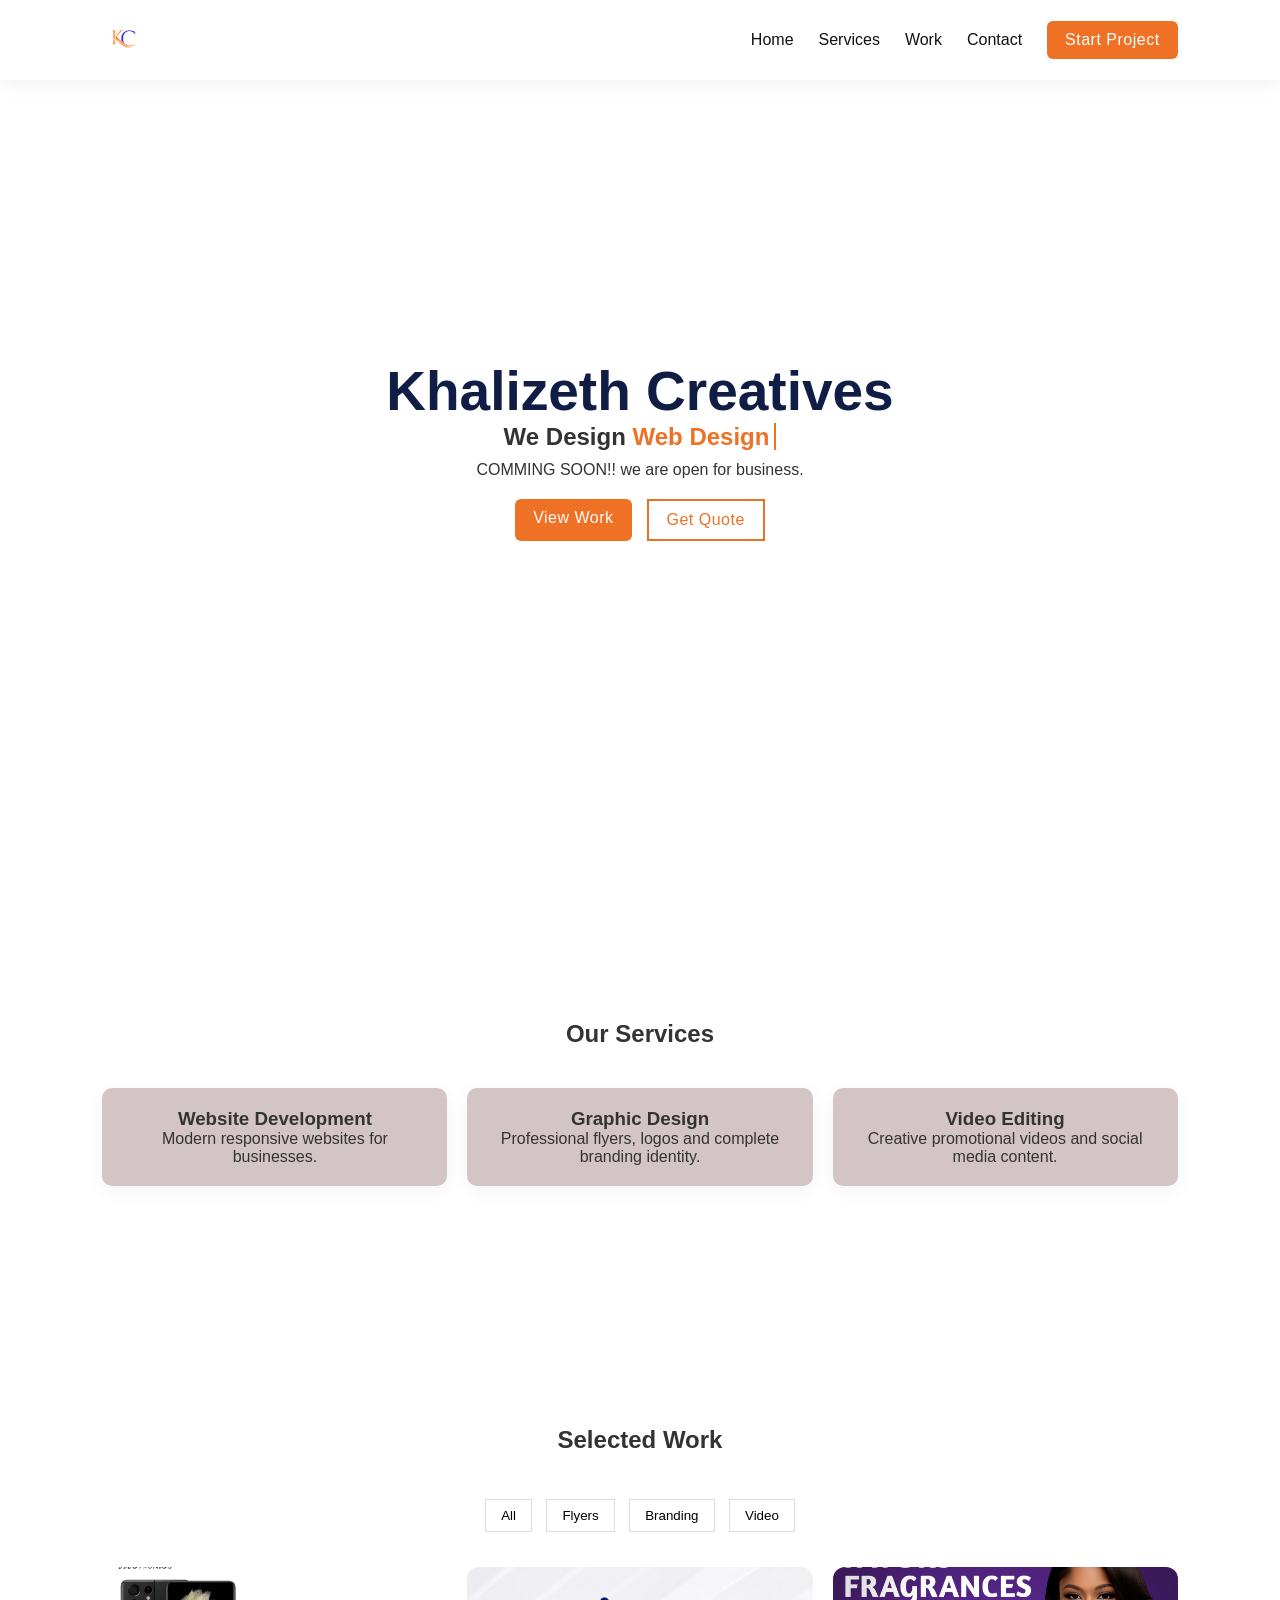
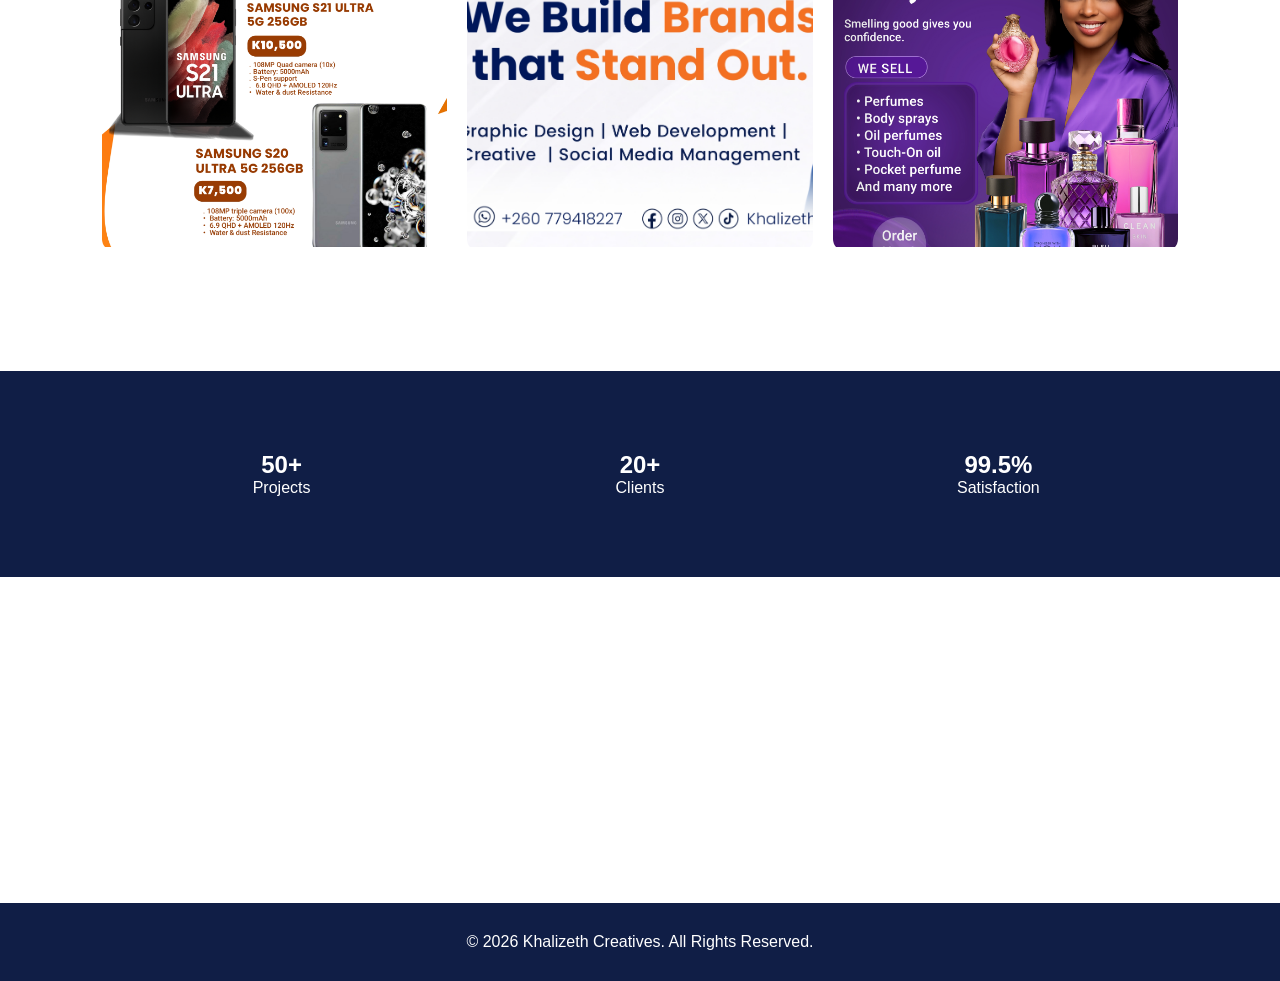
==== index.html @ c9c2354c "Initial website upload" ====
<!DOCTYPE html>
<html lang="en">

<head>

    <!-- Basic -->
    <meta charset="UTF-8">
    <meta name="viewport" content="width=device-width, initial-scale=1.0">

    <!-- SEO -->
    <title>Khalizeth Creatives | Graphic Design, Branding & Web Development</title>

    <meta name="description"
        content="Khalizeth Creatives provides professional graphic design, branding, logo design, website development, video editing and digital solutions in Zambia.">

    <meta name="keywords"
        content="Khalizeth Creatives, Graphic Design Zambia, Branding, Logo Design, Website Development, Video Editing, Social Media Design">

    <meta name="author" content="Khalizeth Creatives">

    <meta name="robots" content="index, follow">

    <!-- Open Graph (Facebook & WhatsApp Preview) -->
    <meta property="og:title" content="Khalizeth Creatives">
    <meta property="og:description"
        content="Professional Graphic Design, Branding, Website Development and Digital Solutions.">
    <meta property="og:type" content="website">
    <meta property="og:image" content="assets/logo.png">

    <!-- Twitter -->
    <meta name="twitter:card" content="summary_large_image">
    <meta name="twitter:title" content="Khalizeth Creatives">
    <meta name="twitter:description"
        content="Professional Graphic Design, Branding and Website Development.">

    <!-- Favicon -->
    <link rel="icon" type="image/png" href="assets/logo.png">

    <!-- CSS -->
    <link rel="stylesheet" href="./style.css">

</head>

<body>

<!-- ================= LOADER ================= -->
<div class="loader">
    <span></span>
    <span></span>
    <span></span>
</div>

<!-- ================= NAVIGATION ================= -->
<header class="nav">

    <a href="#" class="logo">
        <img src="assets/logo.png" alt="Khalizeth Creatives Logo">
    </a>

    <nav id="menu">
        <a href="#home">Home</a>
        <a href="#services">Services</a>
        <a href="#work">Work</a>
        <a href="#contact">Contact</a>

        <a href="#contact" class="btn">Start Project</a>
    </nav>

    <div class="hamburger" id="hamburger">☰</div>

</header>

<!-- ================= HERO ================= -->
<section id="home" class="hero">

    <div class="bg-animation"></div>

    <h1>Khalizeth Creatives</h1>

    <h2>
        We Design <span class="typing"></span>
    </h2>

    <p>
        COMMING SOON!!

             
        we are open for business.
    </p>

    <div class="hero-btns">
        <a href="#work" class="btn">View Work</a>
        <a href="#contact" class="btn-outline">Get Quote</a>
    </div>

</section>

<!-- ================= SERVICES ================= -->
<section id="services" class="section">

    <h2>Our Services</h2>

    <div class="services">

        <div class="service-box">
            <h3>Website Development</h3>
            <p>Modern responsive websites for businesses.</p>
        </div>

        <div class="service-box">
            <h3>Graphic Design</h3>
            <p>Professional flyers, logos and complete branding identity.</p>
        </div>

        <div class="service-box">
            <h3>Video Editing</h3>
            <p>Creative promotional videos and social media content.</p>
        </div>

    </div>

</section>

<!-- ================= PORTFOLIO ================= -->
<section id="work" class="section">

    <h2>Selected Work</h2>

    <div class="filters">
        <button onclick="filterWork('all')">All</button>
        <button onclick="filterWork('flyers')">Flyers</button>
        <button onclick="filterWork('branding')">Branding</button>
        <button onclick="filterWork('video')">Video</button>
    </div>

    <div class="grid">

        <div class="card flyers">
            <img src="images/flyer1.jpg" alt="School Flyer Design by Khalizeth Creatives">
            <div class="overlay">
                <h3>School Flyer</h3>
                <p>Graphic Design</p>
            </div>
        </div>

        <div class="card branding">
            <img src="images/brand1.jpg" alt="Logo Design by Khalizeth Creatives">
            <div class="overlay">
                <h3>Logo Design</h3>
                <p>Brand Identity</p>
            </div>
        </div>

        <div class="card flyers">
            <img src="images/flyer2.jpg" alt="Business Flyer Design by Khalizeth Creatives">
            <div class="overlay">
                <h3>Business Flyer</h3>
                <p>Marketing Design</p>
            </div>
        </div>

    
    </div>

</section>

<!-- ================= STATS ================= -->
<section class="stats">

    <div>
        <h2>50+</h2>
        <p>Projects</p>
    </div>

    <div>
        <h2>20+</h2>
        <p>Clients</p>
    </div>

    <div>
        <h2>99.5%</h2>
        <p>Satisfaction</p>
    </div>

</section>

<!-- ================= CONTACT ================= -->
<section id="contact" class="section">

    <h2>Contact Us</h2>

   

    <a class="btn" href="https://wa.me/260779418227">
        Chat on WhatsApp
    </a>

</section>

<!-- ================= FOOTER ================= -->
<footer>
    <p>© 2026 Khalizeth Creatives. All Rights Reserved.</p>
</footer>

<!-- ================= LIGHTBOX ================= -->
<div class="lightbox"></div>

<script src="script.js" defer></script>

</body>
</html>
---- style.css ----
/* ================= GLOBAL ================= */
body {
    background: rgb(255, 255, 255) !important;
}
*{
    margin:0;
    padding:0;
    box-sizing:border-box;
    font-family:Arial, sans-serif;
}

:root{
    --primary:#EE7126;
    --dark:#101E46;
}

body{
    background:#f9f9f9;
    color:#333;
}

/* ================= NAV ================= */

.nav{
    position:fixed;
    top:0;
    width:100%;
    height:80px;
    display:flex;
    justify-content:space-between;
    align-items:center;
    padding:0 8%;
    background:white;
    box-shadow:0 5px 20px rgba(0,0,0,0.05);
    z-index:1000;
}

.logo img{
    height:45px;
}

nav{
    display:flex;
    gap:25px;
    align-items:center;
}

nav a{
    text-decoration:none;
    color:#111;
}

nav a:hover{
    color:var(--primary);
}

.btn{
    background:var(--primary);
    color:white;
    padding:10px 18px;
    border-radius:6px;
    text-decoration:none;
}

.btn-outline{
    border:2px solid var(--primary);
    padding:10px 18px;
    text-decoration:none;
    color:var(--primary);
}

.hamburger{
    display:none;
    font-size:28px;
}

/* ================= HERO ================= */

.hero{
    height:100vh;
    display:flex;
    flex-direction:column;
    justify-content:center;
    align-items:center;
    text-align:center;
    padding:0 20px;
}

.hero h1{
    font-size:clamp(28px,5vw,55px);
    color:var(--dark);
}

.hero p{
    margin-top:10px;
    max-width:600px;
}

.hero-btns{
    margin-top:20px;
    display:flex;
    gap:15px;
}

/* ================= SERVICES ================= */

.services{
    display:grid;
    grid-template-columns:repeat(auto-fit,minmax(220px,1fr));
    gap:20px;
}

.service-box{
    background:rgb(211, 197, 197);
    padding:20px;
    border-radius:10px;
    text-align:center;
    box-shadow:0 5px 20px rgba(0,0,0,0.05);
}

/* ================= PORTFOLIO ================= */

.section{
    padding:100px 8%;
}

.section h2{
    text-align:center;
    margin-bottom:40px;
}

.filters{
    text-align:center;
    margin-bottom:30px;
}

.filters button{
    padding:8px 15px;
    border:1px solid #ddd;
    margin:5px;
    cursor:pointer;
    background:transparent;
}

.filters button:hover{
    background:var(--primary);
    color:white;
}

.grid{
    display:grid;
    grid-template-columns:repeat(auto-fit,minmax(250px,1fr));
    gap:20px;
}

.card{
    position:relative;
    overflow:hidden;
    border-radius:12px;
}

.card img{
    width:100%;
    height:280px;
    object-fit:cover;
    transition:0.5s;
}

.overlay{
    position:absolute;
    inset:0;
    background:rgba(16,30,70,0.85);
    color:white;
    display:flex;
    flex-direction:column;
    justify-content:center;
    align-items:center;
    opacity:0;
    transition:0.3s;
}

.card:hover img{
    transform:scale(1.1);
}

.card:hover .overlay{
    opacity:1;
}

/* ================= STATS ================= */

.stats{
    display:grid;
    grid-template-columns:repeat(3,1fr);
    text-align:center;
    padding:80px 8%;
    background:#101E46;
    color:white;
}

/* ================= CONTACT ================= */

#contact{
    text-align:center;
}

/* ================= FOOTER ================= */

footer{
    text-align:center;
    padding:30px;
    background:#101E46;
    color:white;
}

/* ================= MOBILE ================= */

@media(max-width:768px){

    nav{
        position:absolute;
        top:80px;
        left:0;
        width:100%;
        background:white;
        flex-direction:column;
        display:none;
        padding:20px;
    }

    nav.show{
        display:flex;
    }

    .hamburger{
        display:block;
    }

    .stats{
        grid-template-columns:1fr;
        gap:20px;
    }
}
/* =========================
   LEVEL 2 ANIMATIONS
========================= */

/* Smooth page feel */
html{
    scroll-behavior:smooth;
}

/* Scroll reveal base */
.hidden{
    opacity:0;
    transform:translateY(40px);
    transition:all 0.8s ease;
}

.show{
    opacity:1;
    transform:translateY(0);
}

/* Navbar scroll effect */
.nav.scrolled{
    box-shadow:0 10px 30px rgba(0,0,0,0.1);
    background:white;
}

/* Card hover upgrade */
.card{
    transition:0.3s ease;
}

.card:hover{
    transform:translateY(-8px);
}

/* Button animation */
.btn, .btn-outline{
    transition:0.3s ease;
}

.btn:hover, .btn-outline:hover{
    transform:scale(1.05);
}

/* ================= LIGHTBOX ================= */

.lightbox{
    position:fixed;
    top:0;
    left:0;
    width:100%;
    height:100%;
    background:rgba(0,0,0,0.9);
    display:none;
    justify-content:center;
    align-items:center;
    z-index:9999;
}

.lightbox img{
    max-width:90%;
    max-height:80%;
    border-radius:10px;
}

.lightbox.show{
    display:flex;
}

/* ================= LOADER ================= */

.loader{
    position:fixed;
    top:0;
    left:0;
    width:100%;
    height:100%;
    background:white;
    display:flex;
    justify-content:center;
    align-items:center;
    z-index:99999;
}

.loader span{
    width:15px;
    height:15px;
    margin:5px;
    background:#EE7126;
    border-radius:50%;
    animation:bounce 0.6s infinite alternate;
}

.loader span:nth-child(2){
    animation-delay:0.2s;
}

.loader span:nth-child(3){
    animation-delay:0.4s;
}

@keyframes bounce{
    to{
        transform:translateY(-15px);
        opacity:0.5;
    }
}
/* =========================
   LEVEL 3 HERO UPGRADE
========================= */

.typing{
    color:#EE7126;
    border-right:2px solid #EE7126;
    padding-right:5px;
    animation:blink 0.7s infinite;
}

@keyframes blink{
    50%{
        border-color:transparent;
    }
}

/* Smooth section transitions */
section{
    transition:all 0.6s ease;
}

/* Better spacing feel (agency style) */
.section{
    padding:120px 8%;
}

/* Micro interaction upgrade */
.service-box, .card{
    transition:0.3s ease;
}

.service-box:hover{
    transform:translateY(-6px);
}

/* Buttons feel more premium */
.btn, .btn-outline{
    transition:0.3s ease;
    letter-spacing:0.5px;
}
.hero{
    position:relative;
    overflow:hidden;
}

/* background layer */
.bg-animation{
    position:absolute;
    top:0;
    left:0;
    width:100%;
    height:100%;
    z-index:0;
}

/* make hero content stay above background */
.hero h1,
.hero p,
.hero-btns{
    position:relative;
    z-index:2;
}

/* floating circles */
.bg-animation span{
    position:absolute;
    display:block;
    width:20px;
    height:20px;
    background:rgba(238,113,38,0.15);
    border-radius:50%;
    animation:float 10s linear infinite;
}

@keyframes float{
    0%{
        transform:translateY(100vh) scale(0);
        opacity:0;
    }
    50%{
        opacity:1;
    }
    100%{
        transform:translateY(-10vh) scale(1);
        opacity:0;
    }
}
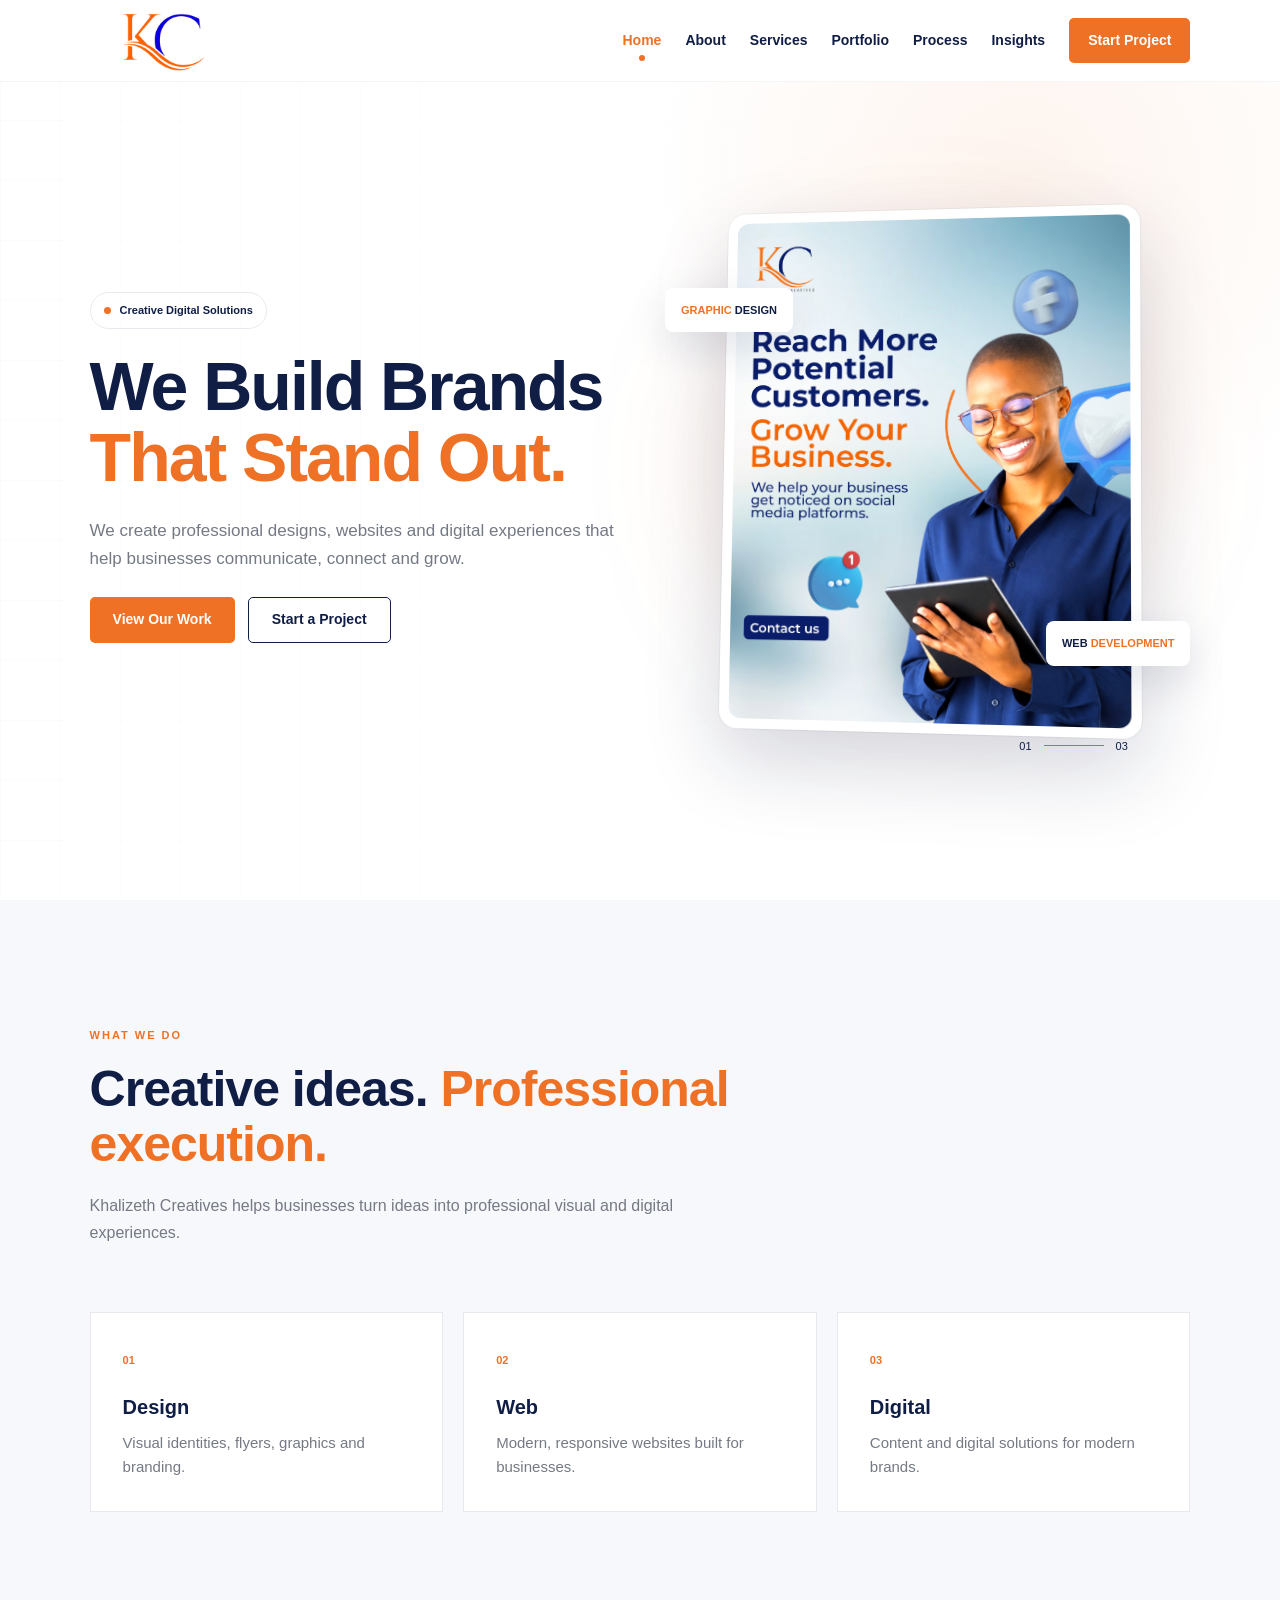
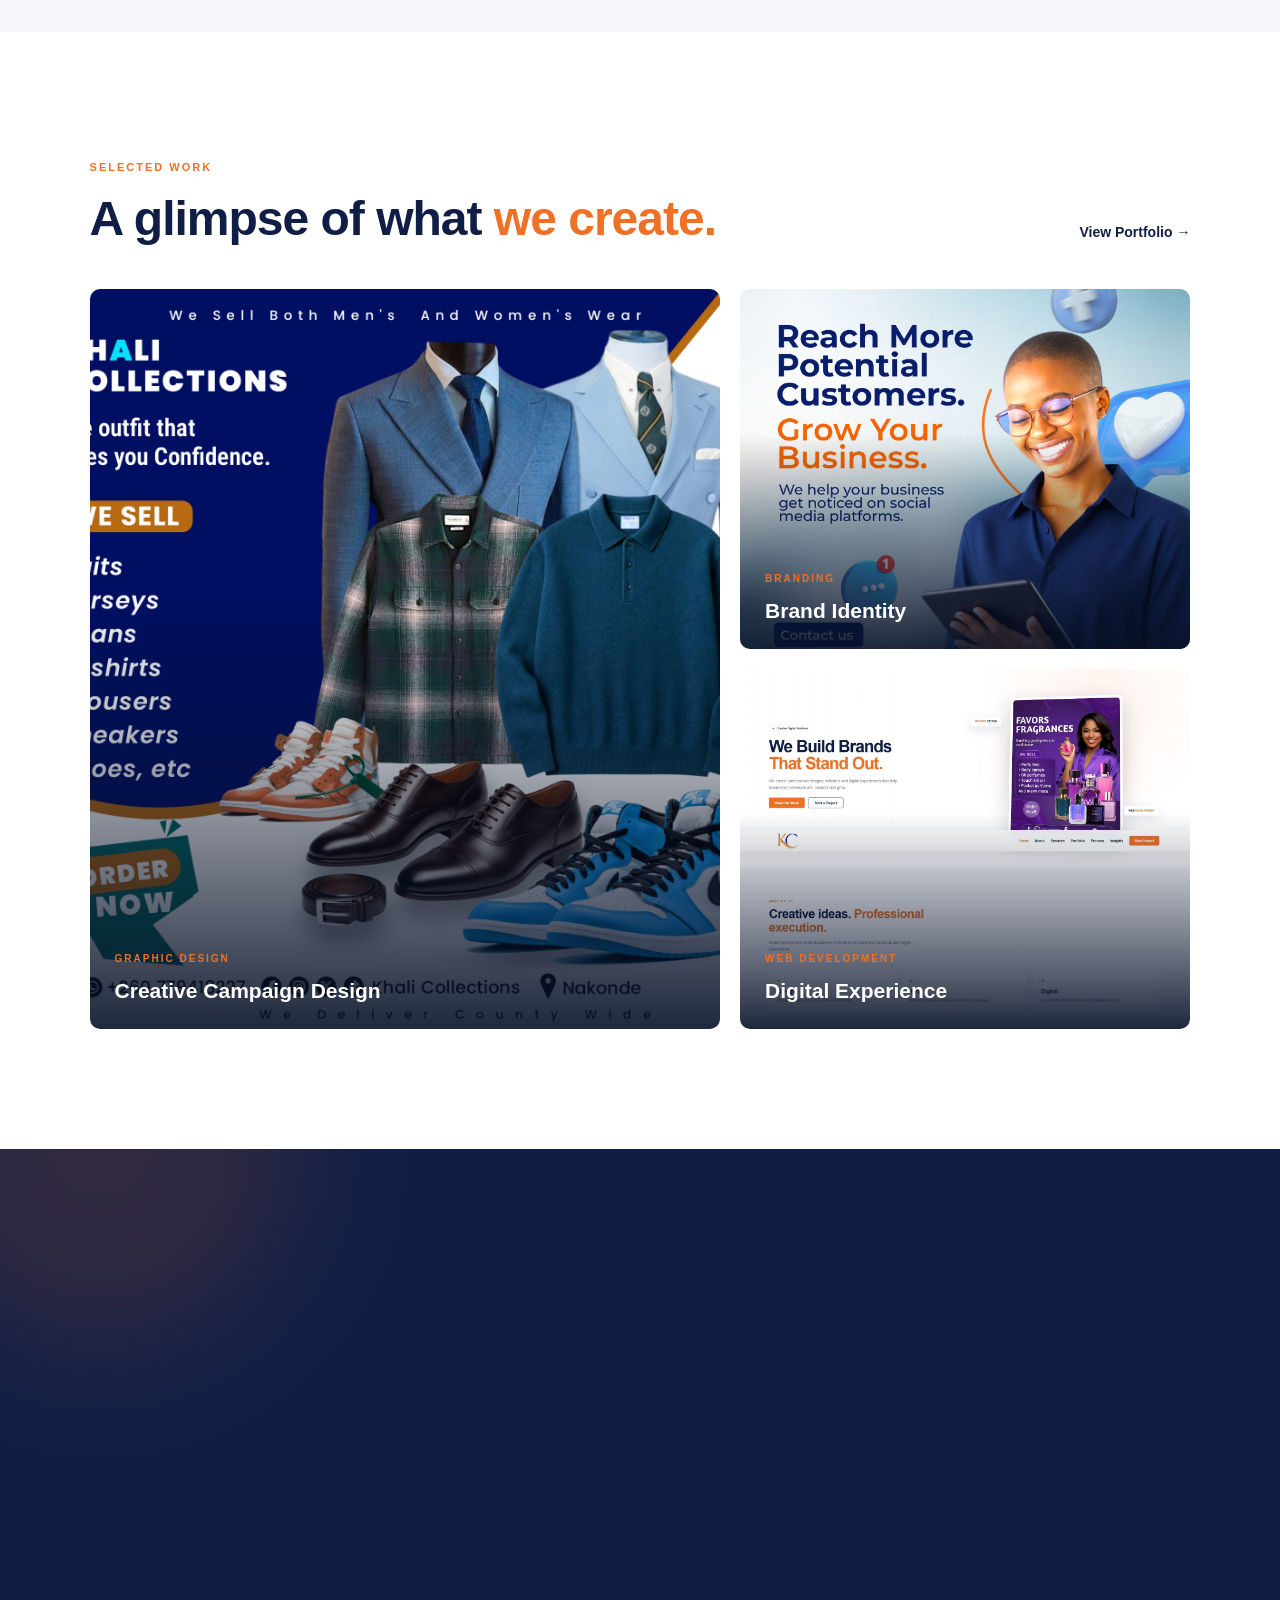
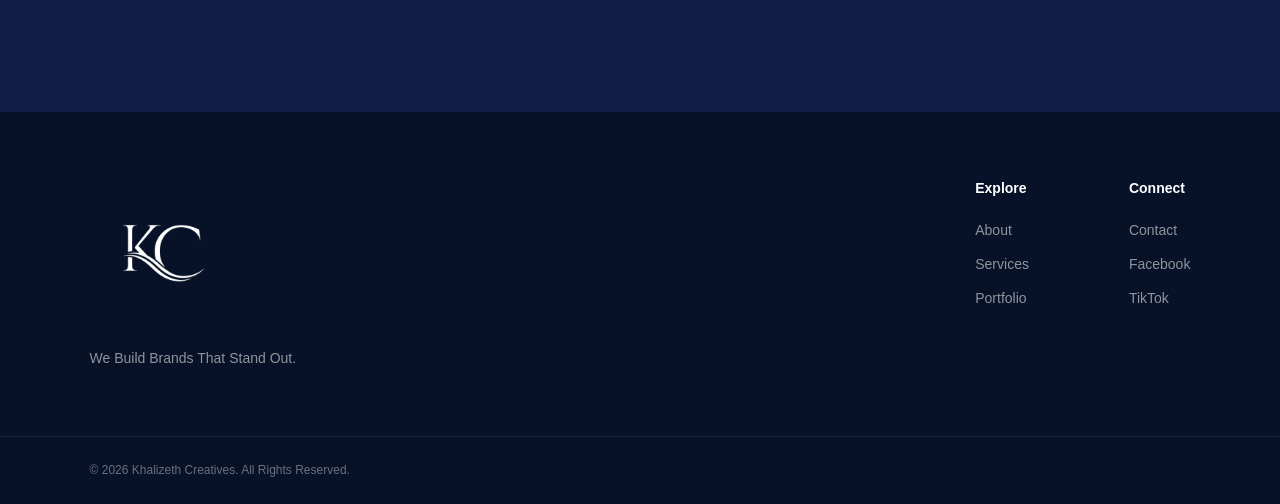
==== commit 182b1832: "Update website design" ====
--- a/index.html
+++ b/index.html
@@ -1,211 +1,314 @@
 <!DOCTYPE html>
 <html lang="en">
-
 <head>
-
-    <!-- Basic -->
     <meta charset="UTF-8">
     <meta name="viewport" content="width=device-width, initial-scale=1.0">
 
-    <!-- SEO -->
-    <title>Khalizeth Creatives | Graphic Design, Branding & Web Development</title>
+    <title>Khalizeth Creatives | We Build Brands That Stand Out</title>
 
     <meta name="description"
-        content="Khalizeth Creatives provides professional graphic design, branding, logo design, website development, video editing and digital solutions in Zambia.">
-
-    <meta name="keywords"
-        content="Khalizeth Creatives, Graphic Design Zambia, Branding, Logo Design, Website Development, Video Editing, Social Media Design">
+        content="Khalizeth Creatives provides graphic design, branding, website development, social media management, video editing and creative digital solutions.">
 
     <meta name="author" content="Khalizeth Creatives">
 
-    <meta name="robots" content="index, follow">
-
-    <!-- Open Graph (Facebook & WhatsApp Preview) -->
-    <meta property="og:title" content="Khalizeth Creatives">
-    <meta property="og:description"
-        content="Professional Graphic Design, Branding, Website Development and Digital Solutions.">
-    <meta property="og:type" content="website">
-    <meta property="og:image" content="assets/logo.png">
-
-    <!-- Twitter -->
-    <meta name="twitter:card" content="summary_large_image">
-    <meta name="twitter:title" content="Khalizeth Creatives">
-    <meta name="twitter:description"
-        content="Professional Graphic Design, Branding and Website Development.">
-
-    <!-- Favicon -->
     <link rel="icon" type="image/png" href="assets/logo.png">
-
-    <!-- CSS -->
-    <link rel="stylesheet" href="./style.css">
-
+    <link rel="stylesheet" href="style.css">
 </head>
 
 <body>
 
-<!-- ================= LOADER ================= -->
+<!-- LOADER -->
 <div class="loader">
-    <span></span>
-    <span></span>
-    <span></span>
+    <div class="loader-logo">
+        <img src="assets/logo.png" alt="Khalizeth Creatives">
+    </div>
+    <div class="loader-line"></div>
 </div>
 
-<!-- ================= NAVIGATION ================= -->
-<header class="nav">
-
-    <a href="#" class="logo">
+<!-- NAVIGATION -->
+<header class="nav" id="navbar">
+
+    <a href="index.html" class="logo">
         <img src="assets/logo.png" alt="Khalizeth Creatives Logo">
     </a>
 
     <nav id="menu">
-        <a href="#home">Home</a>
-        <a href="#services">Services</a>
-        <a href="#work">Work</a>
-        <a href="#contact">Contact</a>
-
-        <a href="#contact" class="btn">Start Project</a>
+        <a href="index.html" class="active">Home</a>
+        <a href="about.html">About</a>
+        <a href="services.html">Services</a>
+        <a href="portfolio.html">Portfolio</a>
+        <a href="process.html">Process</a>
+        <a href="insights.html">Insights</a>
+        <a href="contact.html" class="nav-btn">Start Project</a>
     </nav>
 
-    <div class="hamburger" id="hamburger">☰</div>
+    <button class="hamburger" id="hamburger" aria-label="Open menu">
+        <span></span>
+        <span></span>
+        <span></span>
+    </button>
 
 </header>
 
-<!-- ================= HERO ================= -->
-<section id="home" class="hero">
-
-    <div class="bg-animation"></div>
-
-    <h1>Khalizeth Creatives</h1>
-
-    <h2>
-        We Design <span class="typing"></span>
-    </h2>
-
-    <p>
-        COMMING SOON!!
-
-             
-        we are open for business.
-    </p>
-
-    <div class="hero-btns">
-        <a href="#work" class="btn">View Work</a>
-        <a href="#contact" class="btn-outline">Get Quote</a>
+
+<!-- HERO -->
+<main>
+
+<section class="hero">
+
+    <div class="hero-grid"></div>
+
+    <div class="hero-content reveal">
+
+        <div class="hero-badge">
+            <span></span>
+            Creative Digital Solutions
+        </div>
+
+        <h1>
+            We Build Brands
+            <span>That Stand Out.</span>
+        </h1>
+
+        <p>
+            We create professional designs, websites and digital experiences
+            that help businesses communicate, connect and grow.
+        </p>
+
+        <div class="hero-buttons">
+            <a href="portfolio.html" class="btn">
+                View Our Work
+            </a>
+
+            <a href="contact.html" class="btn-outline">
+                Start a Project
+            </a>
+        </div>
+
+    </div>
+
+
+    <!-- INTERACTIVE HERO VISUAL -->
+
+    <div class="hero-visual reveal">
+
+        <div class="hero-glow"></div>
+
+        <div class="floating-card card-one">
+            <span>GRAPHIC</span>
+            DESIGN
+        </div>
+
+        <div class="floating-card card-two">
+            WEB
+            <span>DEVELOPMENT</span>
+        </div>
+
+        <div class="hero-image-wrap" id="heroImageWrap">
+
+            <div class="hero-image-inner">
+
+                <img
+                    id="heroImage"
+                    src="images/hero1.jpg"
+                    alt="Khalizeth Creatives Project">
+
+            </div>
+
+            <div class="image-number">
+                <span id="imageNumber">01</span>
+                <div></div>
+                <span>03</span>
+            </div>
+
+        </div>
+
     </div>
 
 </section>
 
-<!-- ================= SERVICES ================= -->
-<section id="services" class="section">
-
-    <h2>Our Services</h2>
-
-    <div class="services">
-
-        <div class="service-box">
-            <h3>Website Development</h3>
-            <p>Modern responsive websites for businesses.</p>
-        </div>
-
-        <div class="service-box">
-            <h3>Graphic Design</h3>
-            <p>Professional flyers, logos and complete branding identity.</p>
-        </div>
-
-        <div class="service-box">
-            <h3>Video Editing</h3>
-            <p>Creative promotional videos and social media content.</p>
+
+<!-- TRUST / INTRO -->
+
+<section class="intro-section">
+
+    <div class="section-heading reveal">
+
+        <span class="small-label">WHAT WE DO</span>
+
+        <h2>
+            Creative ideas.
+            <span>Professional execution.</span>
+        </h2>
+
+        <p>
+            Khalizeth Creatives helps businesses turn ideas into
+            professional visual and digital experiences.
+        </p>
+
+    </div>
+
+
+    <div class="mini-services">
+
+        <div class="mini-service reveal">
+            <span>01</span>
+            <h3>Design</h3>
+            <p>Visual identities, flyers, graphics and branding.</p>
+        </div>
+
+        <div class="mini-service reveal">
+            <span>02</span>
+            <h3>Web</h3>
+            <p>Modern, responsive websites built for businesses.</p>
+        </div>
+
+        <div class="mini-service reveal">
+            <span>03</span>
+            <h3>Digital</h3>
+            <p>Content and digital solutions for modern brands.</p>
         </div>
 
     </div>
 
 </section>
 
-<!-- ================= PORTFOLIO ================= -->
-<section id="work" class="section">
-
-    <h2>Selected Work</h2>
-
-    <div class="filters">
-        <button onclick="filterWork('all')">All</button>
-        <button onclick="filterWork('flyers')">Flyers</button>
-        <button onclick="filterWork('branding')">Branding</button>
-        <button onclick="filterWork('video')">Video</button>
-    </div>
-
-    <div class="grid">
-
-        <div class="card flyers">
-            <img src="images/flyer1.jpg" alt="School Flyer Design by Khalizeth Creatives">
-            <div class="overlay">
-                <h3>School Flyer</h3>
-                <p>Graphic Design</p>
-            </div>
-        </div>
-
-        <div class="card branding">
-            <img src="images/brand1.jpg" alt="Logo Design by Khalizeth Creatives">
-            <div class="overlay">
-                <h3>Logo Design</h3>
-                <p>Brand Identity</p>
-            </div>
-        </div>
-
-        <div class="card flyers">
-            <img src="images/flyer2.jpg" alt="Business Flyer Design by Khalizeth Creatives">
-            <div class="overlay">
-                <h3>Business Flyer</h3>
-                <p>Marketing Design</p>
-            </div>
-        </div>
-
-    
+
+<!-- FEATURED WORK -->
+
+<section class="featured-section">
+
+    <div class="section-top reveal">
+
+        <div>
+            <span class="small-label">SELECTED WORK</span>
+
+            <h2>
+                A glimpse of what
+                <span>we create.</span>
+            </h2>
+        </div>
+
+        <a href="portfolio.html" class="text-link">
+            View Portfolio →
+        </a>
+
+    </div>
+
+
+    <div class="featured-grid">
+
+        <a href="portfolio.html" class="featured-card large reveal">
+            <img src="images/flyer1.jpg"
+                 alt="Graphic design project">
+
+            <div class="featured-info">
+                <span>GRAPHIC DESIGN</span>
+                <h3>Creative Campaign Design</h3>
+            </div>
+        </a>
+
+
+        <a href="portfolio.html" class="featured-card reveal">
+            <img src="images/brand1.jpg"
+                 alt="Brand identity project">
+
+            <div class="featured-info">
+                <span>BRANDING</span>
+                <h3>Brand Identity</h3>
+            </div>
+        </a>
+
+
+        <a href="portfolio.html" class="featured-card reveal">
+            <img src="images/website1.jpg"
+                 alt="Website development project">
+
+            <div class="featured-info">
+                <span>WEB DEVELOPMENT</span>
+                <h3>Digital Experience</h3>
+            </div>
+        </a>
+
     </div>
 
 </section>
 
-<!-- ================= STATS ================= -->
-<section class="stats">
-
-    <div>
-        <h2>50+</h2>
-        <p>Projects</p>
-    </div>
-
-    <div>
-        <h2>20+</h2>
-        <p>Clients</p>
-    </div>
-
-    <div>
-        <h2>99.5%</h2>
-        <p>Satisfaction</p>
+
+<!-- CTA -->
+
+<section class="cta-section">
+
+    <div class="cta-content reveal">
+
+        <span class="small-label">HAVE A PROJECT?</span>
+
+        <h2>
+            Let's turn your idea
+            <span>into something great.</span>
+        </h2>
+
+        <p>
+            Whether you need a flyer, brand identity, website or
+            digital content, let's create something that represents
+            your business professionally.
+        </p>
+
+        <a href="contact.html" class="btn">
+            Let's Work Together →
+        </a>
+
     </div>
 
 </section>
 
-<!-- ================= CONTACT ================= -->
-<section id="contact" class="section">
-
-    <h2>Contact Us</h2>
-
-   
-
-    <a class="btn" href="https://wa.me/260779418227">
-        Chat on WhatsApp
-    </a>
-
-</section>
-
-<!-- ================= FOOTER ================= -->
+</main>
+
+
+<!-- FOOTER -->
+
 <footer>
-    <p>© 2026 Khalizeth Creatives. All Rights Reserved.</p>
+
+    <div class="footer-main">
+
+        <div class="footer-brand">
+            <img src="assets/logo.png" alt="Khalizeth Creatives">
+
+            <p>
+                We Build Brands That Stand Out.
+            </p>
+        </div>
+
+        <div class="footer-links">
+
+            <div>
+                <h4>Explore</h4>
+
+                <a href="about.html">About</a>
+                <a href="services.html">Services</a>
+                <a href="portfolio.html">Portfolio</a>
+            </div>
+
+            <div>
+                <h4>Connect</h4>
+
+                <a href="contact.html">Contact</a>
+                <a href="#">Facebook</a>
+                <a href="#">TikTok</a>
+            </div>
+
+        </div>
+
+    </div>
+
+    <div class="footer-bottom">
+        <p>© 2026 Khalizeth Creatives. All Rights Reserved.</p>
+    </div>
+
 </footer>
 
-<!-- ================= LIGHTBOX ================= -->
-<div class="lightbox"></div>
-
-<script src="script.js" defer></script>
+
+<script src="script.js"></script>
 
 </body>
 </html>
--- a/style.css
+++ b/style.css
@@ -1,439 +1,1558 @@
-/* ================= GLOBAL ================= */
+/* =========================================================
+   KHALIZETH CREATIVES
+   MAIN STYLESHEET
+========================================================= */
+
+* {
+    margin: 0;
+    padding: 0;
+    box-sizing: border-box;
+    font-family: Arial, sans-serif;
+}
+
+:root {
+    --primary: #EE7126;
+    --dark: #101E46;
+    --dark2: #071127;
+    --white: #ffffff;
+    --light: #f7f8fb;
+    --text: #30343b;
+    --muted: #747984;
+    --border: #e7e9ee;
+}
+
+html {
+    scroll-behavior: smooth;
+}
+
 body {
-    background: rgb(255, 255, 255) !important;
-}
-*{
-    margin:0;
-    padding:0;
-    box-sizing:border-box;
-    font-family:Arial, sans-serif;
-}
-
-:root{
-    --primary:#EE7126;
-    --dark:#101E46;
-}
-
-body{
-    background:#f9f9f9;
-    color:#333;
-}
-
-/* ================= NAV ================= */
-
-.nav{
-    position:fixed;
-    top:0;
-    width:100%;
-    height:80px;
-    display:flex;
-    justify-content:space-between;
-    align-items:center;
-    padding:0 8%;
-    background:white;
-    box-shadow:0 5px 20px rgba(0,0,0,0.05);
-    z-index:1000;
-}
-
-.logo img{
-    height:45px;
-}
-
-nav{
-    display:flex;
-    gap:25px;
-    align-items:center;
-}
-
-nav a{
-    text-decoration:none;
-    color:#111;
-}
-
-nav a:hover{
-    color:var(--primary);
-}
-
-.btn{
-    background:var(--primary);
-    color:white;
-    padding:10px 18px;
-    border-radius:6px;
-    text-decoration:none;
-}
-
-.btn-outline{
-    border:2px solid var(--primary);
-    padding:10px 18px;
-    text-decoration:none;
-    color:var(--primary);
-}
-
-.hamburger{
-    display:none;
-    font-size:28px;
-}
-
-/* ================= HERO ================= */
-
-.hero{
-    height:100vh;
-    display:flex;
-    flex-direction:column;
-    justify-content:center;
-    align-items:center;
-    text-align:center;
-    padding:0 20px;
-}
-
-.hero h1{
-    font-size:clamp(28px,5vw,55px);
-    color:var(--dark);
-}
-
-.hero p{
-    margin-top:10px;
-    max-width:600px;
-}
-
-.hero-btns{
-    margin-top:20px;
-    display:flex;
-    gap:15px;
-}
-
-/* ================= SERVICES ================= */
-
-.services{
-    display:grid;
-    grid-template-columns:repeat(auto-fit,minmax(220px,1fr));
-    gap:20px;
-}
-
-.service-box{
-    background:rgb(211, 197, 197);
-    padding:20px;
-    border-radius:10px;
-    text-align:center;
-    box-shadow:0 5px 20px rgba(0,0,0,0.05);
-}
-
-/* ================= PORTFOLIO ================= */
-
-.section{
-    padding:100px 8%;
-}
-
-.section h2{
-    text-align:center;
-    margin-bottom:40px;
-}
-
-.filters{
-    text-align:center;
-    margin-bottom:30px;
-}
-
-.filters button{
-    padding:8px 15px;
-    border:1px solid #ddd;
-    margin:5px;
-    cursor:pointer;
-    background:transparent;
-}
-
-.filters button:hover{
-    background:var(--primary);
-    color:white;
-}
-
-.grid{
-    display:grid;
-    grid-template-columns:repeat(auto-fit,minmax(250px,1fr));
-    gap:20px;
-}
-
-.card{
-    position:relative;
-    overflow:hidden;
-    border-radius:12px;
-}
-
-.card img{
-    width:100%;
-    height:280px;
-    object-fit:cover;
-    transition:0.5s;
-}
-
-.overlay{
-    position:absolute;
-    inset:0;
-    background:rgba(16,30,70,0.85);
-    color:white;
-    display:flex;
-    flex-direction:column;
-    justify-content:center;
-    align-items:center;
-    opacity:0;
-    transition:0.3s;
-}
-
-.card:hover img{
-    transform:scale(1.1);
-}
-
-.card:hover .overlay{
-    opacity:1;
-}
-
-/* ================= STATS ================= */
-
-.stats{
-    display:grid;
-    grid-template-columns:repeat(3,1fr);
-    text-align:center;
-    padding:80px 8%;
-    background:#101E46;
-    color:white;
-}
-
-/* ================= CONTACT ================= */
-
-#contact{
-    text-align:center;
-}
-
-/* ================= FOOTER ================= */
-
-footer{
-    text-align:center;
-    padding:30px;
-    background:#101E46;
-    color:white;
-}
-
-/* ================= MOBILE ================= */
-
-@media(max-width:768px){
-
-    nav{
-        position:absolute;
-        top:80px;
-        left:0;
-        width:100%;
-        background:white;
-        flex-direction:column;
-        display:none;
-        padding:20px;
-    }
-
-    nav.show{
-        display:flex;
-    }
-
-    .hamburger{
-        display:block;
-    }
-
-    .stats{
-        grid-template-columns:1fr;
-        gap:20px;
-    }
-}
-/* =========================
-   LEVEL 2 ANIMATIONS
-========================= */
-
-/* Smooth page feel */
-html{
-    scroll-behavior:smooth;
-}
-
-/* Scroll reveal base */
-.hidden{
-    opacity:0;
-    transform:translateY(40px);
-    transition:all 0.8s ease;
-}
-
-.show{
-    opacity:1;
-    transform:translateY(0);
-}
-
-/* Navbar scroll effect */
-.nav.scrolled{
-    box-shadow:0 10px 30px rgba(0,0,0,0.1);
-    background:white;
-}
-
-/* Card hover upgrade */
-.card{
-    transition:0.3s ease;
-}
-
-.card:hover{
-    transform:translateY(-8px);
-}
-
-/* Button animation */
-.btn, .btn-outline{
-    transition:0.3s ease;
-}
-
-.btn:hover, .btn-outline:hover{
-    transform:scale(1.05);
-}
-
-/* ================= LIGHTBOX ================= */
-
-.lightbox{
-    position:fixed;
-    top:0;
-    left:0;
-    width:100%;
-    height:100%;
-    background:rgba(0,0,0,0.9);
-    display:none;
-    justify-content:center;
-    align-items:center;
-    z-index:9999;
-}
-
-.lightbox img{
-    max-width:90%;
-    max-height:80%;
-    border-radius:10px;
-}
-
-.lightbox.show{
-    display:flex;
-}
-
-/* ================= LOADER ================= */
-
-.loader{
-    position:fixed;
-    top:0;
-    left:0;
-    width:100%;
-    height:100%;
-    background:white;
-    display:flex;
-    justify-content:center;
-    align-items:center;
-    z-index:99999;
-}
-
-.loader span{
-    width:15px;
-    height:15px;
-    margin:5px;
-    background:#EE7126;
-    border-radius:50%;
-    animation:bounce 0.6s infinite alternate;
-}
-
-.loader span:nth-child(2){
-    animation-delay:0.2s;
-}
-
-.loader span:nth-child(3){
-    animation-delay:0.4s;
-}
-
-@keyframes bounce{
-    to{
-        transform:translateY(-15px);
-        opacity:0.5;
-    }
-}
-/* =========================
-   LEVEL 3 HERO UPGRADE
-========================= */
-
-.typing{
-    color:#EE7126;
-    border-right:2px solid #EE7126;
-    padding-right:5px;
-    animation:blink 0.7s infinite;
-}
-
-@keyframes blink{
-    50%{
-        border-color:transparent;
-    }
-}
-
-/* Smooth section transitions */
-section{
-    transition:all 0.6s ease;
-}
-
-/* Better spacing feel (agency style) */
-.section{
-    padding:120px 8%;
-}
-
-/* Micro interaction upgrade */
-.service-box, .card{
-    transition:0.3s ease;
-}
-
-.service-box:hover{
-    transform:translateY(-6px);
-}
-
-/* Buttons feel more premium */
-.btn, .btn-outline{
-    transition:0.3s ease;
-    letter-spacing:0.5px;
-}
-.hero{
-    position:relative;
-    overflow:hidden;
-}
-
-/* background layer */
-.bg-animation{
-    position:absolute;
-    top:0;
-    left:0;
-    width:100%;
-    height:100%;
-    z-index:0;
-}
-
-/* make hero content stay above background */
-.hero h1,
-.hero p,
-.hero-btns{
-    position:relative;
-    z-index:2;
-}
-
-/* floating circles */
-.bg-animation span{
-    position:absolute;
-    display:block;
-    width:20px;
-    height:20px;
-    background:rgba(238,113,38,0.15);
-    border-radius:50%;
-    animation:float 10s linear infinite;
-}
-
-@keyframes float{
-    0%{
-        transform:translateY(100vh) scale(0);
-        opacity:0;
-    }
-    50%{
-        opacity:1;
-    }
-    100%{
-        transform:translateY(-10vh) scale(1);
-        opacity:0;
+    background: var(--white);
+    color: var(--text);
+    overflow-x: hidden;
+    font-size: 16px;
+    line-height: 1.7;
+}
+
+a {
+    color: inherit;
+}
+
+img {
+    max-width: 100%;
+    display: block;
+}
+
+
+/* =========================================================
+   LOADER
+========================================================= */
+
+.loader {
+    position: fixed;
+    inset: 0;
+    background: white;
+    z-index: 99999;
+    display: flex;
+    flex-direction: column;
+    justify-content: center;
+    align-items: center;
+    transition: opacity .6s ease, visibility .6s ease;
+}
+
+.loader.hide {
+    opacity: 0;
+    visibility: hidden;
+}
+
+.loader-logo img {
+    width: 150px;
+}
+
+.loader-line {
+    width: 80px;
+    height: 3px;
+    background: var(--primary);
+    margin-top: 25px;
+    animation: loaderMove 1.2s infinite ease-in-out;
+}
+
+@keyframes loaderMove {
+    0% {
+        transform: scaleX(.2);
+        transform-origin: left;
+    }
+
+    50% {
+        transform: scaleX(1);
+    }
+
+    100% {
+        transform: scaleX(.2);
+        transform-origin: right;
+    }
+}
+
+
+/* =========================================================
+   NAVIGATION
+========================================================= */
+
+.nav {
+    position: fixed;
+    top: 0;
+    left: 0;
+    width: 100%;
+    height: 82px;
+    padding: 0 7%;
+    background: rgba(255, 255, 255, .94);
+    backdrop-filter: blur(15px);
+    display: flex;
+    justify-content: space-between;
+    align-items: center;
+    z-index: 5000;
+    border-bottom: 1px solid rgba(0, 0, 0, .04);
+    transition: .3s ease;
+}
+
+.nav.scrolled {
+    box-shadow: 0 10px 35px rgba(16, 30, 70, .08);
+}
+
+.logo img {
+    width: 150px;
+}
+
+nav {
+    display: flex;
+    align-items: center;
+    gap: 24px;
+}
+
+nav a {
+    text-decoration: none;
+    font-size: 14px;
+    font-weight: 600;
+    color: var(--dark);
+    transition: .3s ease;
+}
+
+nav a:hover,
+nav a.active {
+    color: var(--primary);
+}
+
+nav .nav-btn {
+    color: white;
+    background: var(--primary);
+    padding: 11px 19px;
+    border-radius: 5px;
+}
+
+nav .nav-btn:hover {
+    color: white;
+    transform: translateY(-2px);
+}
+
+.hamburger {
+    display: none;
+    border: none;
+    background: transparent;
+    cursor: pointer;
+    width: 35px;
+}
+
+.hamburger span {
+    display: block;
+    height: 2px;
+    background: var(--dark);
+    margin: 6px 0;
+    transition: .3s;
+}
+
+
+/* =========================================================
+   GENERAL
+========================================================= */
+
+.small-label {
+    color: var(--primary);
+    font-size: 11px;
+    font-weight: 700;
+    letter-spacing: 2px;
+}
+
+.btn {
+    display: inline-flex;
+    align-items: center;
+    justify-content: center;
+    text-decoration: none;
+    background: var(--primary);
+    color: white;
+    padding: 13px 23px;
+    border-radius: 5px;
+    font-weight: 600;
+    font-size: 14px;
+    line-height: 1.4;
+    transition: .3s ease;
+}
+
+.btn:hover {
+    transform: translateY(-4px);
+    box-shadow: 0 12px 25px rgba(238, 113, 38, .25);
+}
+
+.btn-outline {
+    display: inline-flex;
+    align-items: center;
+    justify-content: center;
+    text-decoration: none;
+    color: var(--dark);
+    border: 1px solid var(--dark);
+    padding: 12px 23px;
+    border-radius: 5px;
+    font-weight: 600;
+    font-size: 14px;
+    line-height: 1.4;
+    transition: .3s ease;
+}
+
+.btn-outline:hover {
+    background: var(--dark);
+    color: white;
+    transform: translateY(-4px);
+}
+
+
+/* =========================================================
+   HERO
+========================================================= */
+
+.hero {
+    min-height: 100vh;
+    padding: 105px 7% 70px;
+    display: grid;
+    grid-template-columns: 1fr 1fr;
+    align-items: center;
+    gap: 50px;
+    position: relative;
+    overflow: hidden;
+    background:
+        radial-gradient(
+            circle at 80% 20%,
+            rgba(238, 113, 38, 0.08),
+            transparent 30%
+        ),
+        white;
+}
+
+.hero-content {
+    position: relative;
+    z-index: 2;
+    transform: translateY(-45px);
+}
+
+.hero-grid {
+    position: absolute;
+    inset: 0;
+    opacity: .3;
+    pointer-events: none;
+    background-image:
+        linear-gradient(rgba(16, 30, 70, .04) 1px, transparent 1px),
+        linear-gradient(90deg, rgba(16, 30, 70, .04) 1px, transparent 1px);
+    background-size: 60px 60px;
+    mask-image: linear-gradient(to right, black, transparent);
+}
+
+.hero-badge {
+    display: inline-flex;
+    align-items: center;
+    gap: 9px;
+    border: 1px solid var(--border);
+    padding: 8px 13px;
+    border-radius: 50px;
+    font-size: 11px;
+    font-weight: 700;
+    color: var(--dark);
+    margin-bottom: 22px;
+}
+
+.hero-badge span {
+    width: 7px;
+    height: 7px;
+    background: var(--primary);
+    border-radius: 50%;
+}
+
+.hero h1 {
+    color: var(--dark);
+    font-size: clamp(44px, 6vw, 68px);
+    line-height: 1.05;
+    letter-spacing: -2px;
+    font-weight: 600;
+    max-width: 700px;
+}
+
+.hero h1 span {
+    display: block;
+    color: var(--primary);
+}
+
+.hero p {
+    max-width: 600px;
+    margin: 24px 0;
+    color: var(--muted);
+    font-size: 17px;
+    line-height: 1.65;
+}
+
+.hero-buttons {
+    display: flex;
+    gap: 13px;
+    flex-wrap: wrap;
+}
+
+
+/* =========================================================
+   HERO VISUAL — PREMIUM 4:5
+========================================================= */
+
+.hero-visual {
+    position: relative;
+    min-height: 600px;
+    display: flex;
+    justify-content: center;
+    align-items: center;
+    perspective: 1200px;
+}
+
+.hero-glow {
+    position: absolute;
+    width: 400px;
+    height: 400px;
+    border-radius: 50%;
+    background: rgba(238, 113, 38, .15);
+    filter: blur(70px);
+}
+
+.hero-image-wrap {
+    width: min(440px, 80%);
+    aspect-ratio: 4 / 5;
+    position: relative;
+    z-index: 2;
+    transform-style: preserve-3d;
+    transition: transform .15s ease;
+}
+
+.hero-image-inner {
+    width: 100%;
+    height: 100%;
+    padding: 10px;
+    background: white;
+    border-radius: 18px;
+    box-shadow:
+        0 30px 80px rgba(16, 30, 70, .18),
+        0 0 0 1px rgba(16, 30, 70, .05);
+    transform: rotateY(-7deg) rotateX(4deg);
+    transition: .5s ease;
+}
+
+.hero-image-inner:hover {
+    transform: rotateY(0) rotateX(0) scale(1.02);
+}
+
+.hero-image-inner img {
+    width: 100%;
+    height: 100%;
+    aspect-ratio: 4 / 5;
+    object-fit: cover;
+    border-radius: 12px;
+    transition: opacity .4s ease, transform .6s ease;
+}
+
+.hero-image-inner img.fade {
+    opacity: 0;
+    transform: scale(1.04);
+}
+
+.image-number {
+    position: absolute;
+    bottom: -25px;
+    right: 10px;
+    display: flex;
+    align-items: center;
+    gap: 12px;
+    font-size: 11px;
+    color: var(--dark);
+}
+
+.image-number div {
+    width: 60px;
+    height: 1px;
+    background: var(--primary);
+}
+
+.floating-card {
+    position: absolute;
+    z-index: 4;
+    padding: 13px 16px;
+    background: white;
+    border-radius: 8px;
+    box-shadow: 0 15px 40px rgba(16, 30, 70, .12);
+    font-size: 11px;
+    font-weight: 700;
+    color: var(--dark);
+    animation: floating 4s ease-in-out infinite;
+}
+
+.floating-card span {
+    color: var(--primary);
+}
+
+.card-one {
+    left: 0;
+    top: 20%;
+}
+
+.card-two {
+    right: 0;
+    bottom: 17%;
+    animation-delay: 1.5s;
+}
+
+@keyframes floating {
+    0%, 100% {
+        transform: translateY(0);
+    }
+
+    50% {
+        transform: translateY(-15px);
+    }
+}
+
+
+/* =========================================================
+   INTRO
+========================================================= */
+
+.intro-section {
+    padding: 120px 7%;
+    background: var(--light);
+}
+
+.section-heading {
+    max-width: 750px;
+}
+
+.section-heading h2 {
+    color: var(--dark);
+    font-size: clamp(32px, 4.5vw, 50px);
+    line-height: 1.1;
+    letter-spacing: -1px;
+    font-weight: 600;
+    margin: 15px 0 20px;
+}
+
+.section-heading h2 span {
+    color: var(--primary);
+}
+
+.section-heading p {
+    color: var(--muted);
+    font-size: 16px;
+    line-height: 1.7;
+    max-width: 600px;
+}
+
+.mini-services {
+    margin-top: 65px;
+    display: grid;
+    grid-template-columns: repeat(3, 1fr);
+    gap: 20px;
+}
+
+.mini-service {
+    padding: 32px;
+    background: white;
+    border: 1px solid var(--border);
+    transition: .3s ease;
+}
+
+.mini-service:hover {
+    transform: translateY(-8px);
+    border-color: var(--primary);
+}
+
+.mini-service span {
+    color: var(--primary);
+    font-weight: 700;
+    font-size: 11px;
+}
+
+.mini-service h3 {
+    margin: 22px 0 11px;
+    color: var(--dark);
+    font-size: 20px;
+    line-height: 1.3;
+}
+
+.mini-service p {
+    color: var(--muted);
+    font-size: 15px;
+    line-height: 1.6;
+}
+
+
+/* =========================================================
+   FEATURED WORK
+========================================================= */
+
+.featured-section {
+    padding: 120px 7%;
+}
+
+.section-top {
+    display: flex;
+    justify-content: space-between;
+    align-items: end;
+    gap: 30px;
+    margin-bottom: 45px;
+}
+
+.section-top h2 {
+    color: var(--dark);
+    font-size: clamp(32px, 4.5vw, 48px);
+    line-height: 1.05;
+    margin-top: 15px;
+    letter-spacing: -1px;
+    font-weight: 600;
+}
+
+.section-top h2 span {
+    color: var(--primary);
+}
+
+.text-link {
+    text-decoration: none;
+    color: var(--dark);
+    font-weight: 600;
+    font-size: 14px;
+}
+
+.featured-grid {
+    display: grid;
+    grid-template-columns: 1.4fr 1fr;
+    gap: 20px;
+}
+
+.featured-card {
+    position: relative;
+    height: 360px;
+    overflow: hidden;
+    border-radius: 10px;
+    text-decoration: none;
+}
+
+.featured-card.large {
+    grid-row: span 2;
+    height: 740px;
+}
+
+.featured-card img {
+    width: 100%;
+    height: 100%;
+    object-fit: cover;
+    transition: .7s ease;
+}
+
+.featured-card:hover img {
+    transform: scale(1.07);
+}
+
+.featured-info {
+    position: absolute;
+    left: 25px;
+    right: 25px;
+    bottom: 25px;
+    color: white;
+    z-index: 2;
+}
+
+.featured-info span {
+    font-size: 10px;
+    letter-spacing: 2px;
+    color: var(--primary);
+    font-weight: 700;
+}
+
+.featured-info h3 {
+    margin-top: 7px;
+    font-size: 21px;
+    line-height: 1.3;
+}
+
+.featured-card::after {
+    content: "";
+    position: absolute;
+    inset: 0;
+    background: linear-gradient(
+        transparent 40%,
+        rgba(7, 17, 39, .9)
+    );
+}
+
+
+/* =========================================================
+   CTA
+========================================================= */
+
+.cta-section {
+    padding: 120px 7%;
+    background: var(--dark);
+    color: white;
+    text-align: center;
+    position: relative;
+    overflow: hidden;
+}
+
+.cta-section::before {
+    content: "";
+    position: absolute;
+    width: 400px;
+    height: 400px;
+    border-radius: 50%;
+    background: rgba(238, 113, 38, .15);
+    filter: blur(70px);
+    top: -200px;
+    left: -100px;
+}
+
+.cta-content {
+    position: relative;
+    z-index: 2;
+    max-width: 800px;
+    margin: auto;
+}
+
+.cta-content h2 {
+    font-size: clamp(36px, 5vw, 60px);
+    line-height: 1.05;
+    letter-spacing: -1.5px;
+    font-weight: 600;
+    margin: 15px 0 25px;
+}
+
+.cta-content h2 span {
+    color: var(--primary);
+    display: block;
+}
+
+.cta-content p {
+    max-width: 650px;
+    margin: 0 auto 30px;
+    font-size: 16px;
+    line-height: 1.7;
+    color: rgba(255, 255, 255, .7);
+}
+
+
+/* =========================================================
+   PAGE HERO
+========================================================= */
+
+.page-hero {
+    min-height: 65vh;
+    padding: 170px 7% 100px;
+    display: flex;
+    align-items: center;
+    background:
+        radial-gradient(
+            circle at 85% 30%,
+            rgba(238, 113, 38, .12),
+            transparent 30%
+        ),
+        var(--light);
+}
+
+.page-hero-content {
+    max-width: 850px;
+}
+
+.page-hero h1 {
+    color: var(--dark);
+    font-size: clamp(42px, 5.5vw, 68px);
+    line-height: 1.05;
+    letter-spacing: -2px;
+    font-weight: 600;
+    margin: 18px 0 25px;
+}
+
+.page-hero h1 span {
+    color: var(--primary);
+}
+
+.page-hero p {
+    color: var(--muted);
+    font-size: 16px;
+    line-height: 1.7;
+    max-width: 650px;
+}
+
+
+/* =========================================================
+   ABOUT
+========================================================= */
+
+.about-section {
+    padding: 120px 7%;
+    display: grid;
+    grid-template-columns: 1fr 1fr;
+    gap: 80px;
+    align-items: center;
+}
+
+.about-image img {
+    width: 100%;
+    height: 600px;
+    object-fit: cover;
+    border-radius: 10px;
+}
+
+.about-content h2 {
+    font-size: clamp(34px, 4vw, 52px);
+    line-height: 1.05;
+    color: var(--dark);
+    margin: 15px 0 25px;
+    letter-spacing: -1px;
+    font-weight: 600;
+}
+
+.about-content h2 span {
+    color: var(--primary);
+}
+
+.about-content p {
+    color: var(--muted);
+    font-size: 16px;
+    line-height: 1.8;
+    margin-bottom: 20px;
+}
+
+.about-content .btn {
+    margin-top: 15px;
+}
+
+.values-section {
+    padding: 120px 7%;
+    background: var(--light);
+}
+
+.values-grid {
+    display: grid;
+    grid-template-columns: repeat(3, 1fr);
+    gap: 20px;
+    margin-top: 55px;
+}
+
+.value-card {
+    background: white;
+    padding: 35px;
+    border: 1px solid var(--border);
+    transition: .3s ease;
+}
+
+.value-card:hover {
+    transform: translateY(-7px);
+    border-color: var(--primary);
+}
+
+.value-card span {
+    color: var(--primary);
+    font-weight: 700;
+    font-size: 12px;
+}
+
+.value-card h3 {
+    margin: 22px 0 12px;
+    color: var(--dark);
+    font-size: 20px;
+    line-height: 1.3;
+}
+
+.value-card p {
+    color: var(--muted);
+    font-size: 15px;
+    line-height: 1.7;
+}
+
+
+/* =========================================================
+   SERVICES
+========================================================= */
+
+.services-section {
+    padding: 120px 7%;
+    display: grid;
+    grid-template-columns: repeat(2, 1fr);
+    gap: 20px;
+}
+
+.service-large {
+    border: 1px solid var(--border);
+    padding: 40px;
+    min-height: 420px;
+    transition: .3s ease;
+}
+
+.service-large:hover {
+    transform: translateY(-7px);
+    border-color: var(--primary);
+}
+
+.service-number {
+    color: var(--primary);
+    font-size: 12px;
+    font-weight: 700;
+}
+
+.service-large h2 {
+    color: var(--dark);
+    font-size: 30px;
+    line-height: 1.2;
+    margin: 27px 0 15px;
+}
+
+.service-large p {
+    color: var(--muted);
+    font-size: 15px;
+    line-height: 1.7;
+    max-width: 500px;
+}
+
+.service-large ul {
+    list-style: none;
+    margin-top: 25px;
+}
+
+.service-large li {
+    padding: 8px 0;
+    border-bottom: 1px solid var(--border);
+    color: var(--dark);
+    font-size: 14px;
+}
+
+.service-large li::before {
+    content: "→";
+    color: var(--primary);
+    margin-right: 10px;
+}
+
+
+/* =========================================================
+   PORTFOLIO
+========================================================= */
+
+.portfolio-section {
+    padding: 110px 7%;
+}
+
+.portfolio-filters {
+    display: flex;
+    justify-content: center;
+    gap: 10px;
+    flex-wrap: wrap;
+    margin-bottom: 45px;
+}
+
+.filter {
+    border: 1px solid var(--border);
+    background: white;
+    padding: 10px 18px;
+    cursor: pointer;
+    font-weight: 600;
+    color: var(--dark);
+    font-size: 14px;
+    transition: .3s ease;
+}
+
+.filter:hover,
+.filter.active {
+    background: var(--primary);
+    color: white;
+    border-color: var(--primary);
+}
+
+.portfolio-grid {
+    display: grid;
+    grid-template-columns: repeat(3, 1fr);
+    gap: 20px;
+}
+
+.portfolio-item {
+    position: relative;
+    height: 400px;
+    overflow: hidden;
+    border-radius: 8px;
+    cursor: pointer;
+}
+
+.portfolio-item img {
+    width: 100%;
+    height: 100%;
+    object-fit: cover;
+    transition: .6s ease;
+}
+
+.portfolio-item:hover img {
+    transform: scale(1.08);
+}
+
+.portfolio-overlay {
+    position: absolute;
+    inset: 0;
+    display: flex;
+    flex-direction: column;
+    justify-content: end;
+    padding: 30px;
+    color: white;
+    opacity: 0;
+    transition: .3s ease;
+    background: linear-gradient(
+        transparent,
+        rgba(7, 17, 39, .9)
+    );
+}
+
+.portfolio-item:hover .portfolio-overlay {
+    opacity: 1;
+}
+
+.portfolio-overlay span {
+    color: var(--primary);
+    font-size: 10px;
+    letter-spacing: 2px;
+    font-weight: 700;
+}
+
+.portfolio-overlay h3 {
+    margin-top: 8px;
+    font-size: 21px;
+    line-height: 1.3;
+}
+
+
+/* =========================================================
+   PROCESS
+========================================================= */
+
+.process-section {
+    padding: 100px 7%;
+}
+
+.process-step {
+    display: grid;
+    grid-template-columns: 120px 1fr;
+    gap: 50px;
+    padding: 55px 0;
+    border-bottom: 1px solid var(--border);
+}
+
+.process-number {
+    color: var(--primary);
+    font-size: 27px;
+    font-weight: 700;
+}
+
+.process-step h2 {
+    color: var(--dark);
+    font-size: 36px;
+    line-height: 1.2;
+    margin: 12px 0;
+}
+
+.process-step p {
+    color: var(--muted);
+    font-size: 15px;
+    line-height: 1.8;
+    max-width: 650px;
+}
+
+
+/* =========================================================
+   INSIGHTS
+========================================================= */
+
+.insights-section {
+    padding: 110px 7%;
+    display: grid;
+    grid-template-columns: repeat(3, 1fr);
+    gap: 25px;
+}
+
+.insight-card {
+    border: 1px solid var(--border);
+    background: white;
+    overflow: hidden;
+}
+
+.insight-image {
+    height: 270px;
+    overflow: hidden;
+}
+
+.insight-image img {
+    width: 100%;
+    height: 100%;
+    object-fit: cover;
+    transition: .6s ease;
+}
+
+.insight-card:hover img {
+    transform: scale(1.06);
+}
+
+.insight-content {
+    padding: 28px;
+}
+
+.insight-content > span {
+    color: var(--primary);
+    font-size: 10px;
+    letter-spacing: 2px;
+    font-weight: 700;
+}
+
+.insight-content h2 {
+    color: var(--dark);
+    font-size: 21px;
+    line-height: 1.3;
+    margin: 15px 0;
+}
+
+.insight-content p {
+    color: var(--muted);
+    font-size: 15px;
+    line-height: 1.7;
+}
+
+.insight-content a {
+    display: inline-block;
+    margin-top: 20px;
+    color: var(--dark);
+    text-decoration: none;
+    font-size: 14px;
+    font-weight: 600;
+}
+
+
+/* =========================================================
+   CONTACT
+========================================================= */
+
+.contact-section {
+    padding: 110px 7%;
+    display: grid;
+    grid-template-columns: 1fr 1fr;
+    gap: 80px;
+}
+
+.contact-info h2 {
+    color: var(--dark);
+    font-size: clamp(36px, 4.5vw, 56px);
+    line-height: 1.05;
+    margin: 15px 0 25px;
+    letter-spacing: -1px;
+    font-weight: 600;
+}
+
+.contact-info h2 span {
+    color: var(--primary);
+    display: block;
+}
+
+.contact-info > p {
+    color: var(--muted);
+    font-size: 16px;
+    line-height: 1.8;
+    max-width: 550px;
+}
+
+.contact-item {
+    margin-top: 35px;
+}
+
+.contact-item > span {
+    display: block;
+    color: var(--primary);
+    font-size: 10px;
+    letter-spacing: 2px;
+    font-weight: 700;
+    margin-bottom: 10px;
+}
+
+.contact-item > a {
+    text-decoration: none;
+    color: var(--dark);
+    font-size: 18px;
+    font-weight: 600;
+}
+
+.social-links {
+    display: flex;
+    gap: 15px;
+    flex-wrap: wrap;
+}
+
+.social-links a {
+    font-size: 14px;
+}
+
+.contact-card {
+    background: var(--dark);
+    color: white;
+    padding: 45px;
+    align-self: center;
+}
+
+.contact-card h3 {
+    font-size: 28px;
+    line-height: 1.2;
+    margin-bottom: 15px;
+}
+
+.contact-card > p {
+    color: rgba(255, 255, 255, .7);
+    font-size: 15px;
+    line-height: 1.7;
+    margin-bottom: 30px;
+}
+
+.whatsapp-btn {
+    width: 100%;
+}
+
+.contact-note {
+    margin-top: 40px;
+    padding-top: 30px;
+    border-top: 1px solid rgba(255, 255, 255, .15);
+}
+
+.contact-note strong {
+    font-size: 13px;
+}
+
+.contact-note ul {
+    list-style: none;
+    margin-top: 15px;
+}
+
+.contact-note li {
+    padding: 7px 0;
+    color: rgba(255, 255, 255, .7);
+    font-size: 14px;
+}
+
+.contact-note li::before {
+    content: "✓";
+    color: var(--primary);
+    margin-right: 10px;
+}
+
+
+/* =========================================================
+   FOOTER
+========================================================= */
+
+footer {
+    background: var(--dark2);
+    color: white;
+}
+
+.footer-main {
+    padding: 65px 7%;
+    display: flex;
+    justify-content: space-between;
+    gap: 50px;
+}
+
+.footer-brand img {
+    width: 150px;
+    filter: brightness(0) invert(1);
+}
+
+.footer-brand p {
+    color: rgba(255, 255, 255, .55);
+    margin-top: 20px;
+    font-size: 14px;
+    line-height: 1.7;
+}
+
+.footer-links {
+    display: flex;
+    gap: 100px;
+}
+
+.footer-links h4 {
+    margin-bottom: 18px;
+    color: white;
+    font-size: 14px;
+}
+
+.footer-links a {
+    display: block;
+    color: rgba(255, 255, 255, .55);
+    text-decoration: none;
+    margin: 10px 0;
+    font-size: 14px;
+    transition: .3s;
+}
+
+.footer-links a:hover {
+    color: var(--primary);
+}
+
+.footer-bottom {
+    border-top: 1px solid rgba(255, 255, 255, .08);
+    padding: 23px 7%;
+    color: rgba(255, 255, 255, .4);
+    font-size: 12px;
+}
+
+
+/* =========================================================
+   REVEAL ANIMATION
+========================================================= */
+
+.reveal {
+    opacity: 0;
+    transform: translateY(35px);
+    transition: opacity .8s ease, transform .8s ease;
+}
+
+.reveal.show {
+    opacity: 1;
+    transform: translateY(0);
+}
+
+
+/* =========================================================
+   TABLET
+========================================================= */
+
+@media (max-width: 1000px) {
+
+    nav {
+        gap: 14px;
+    }
+
+    nav a {
+        font-size: 13px;
+    }
+
+    .hero {
+        grid-template-columns: 1fr;
+        padding-top: 150px;
+    }
+
+    .hero-content {
+        text-align: center;
+    }
+
+    .hero p {
+        margin-left: auto;
+        margin-right: auto;
+    }
+
+    .hero-buttons {
+        justify-content: center;
+    }
+
+    .hero-visual {
+        min-height: 500px;
+    }
+
+    .mini-services,
+    .values-grid,
+    .insights-section {
+        grid-template-columns: 1fr 1fr;
+    }
+
+    .portfolio-grid {
+        grid-template-columns: 1fr 1fr;
+    }
+
+    .contact-section {
+        grid-template-columns: 1fr;
+    }
+}
+
+
+/* =========================================================
+   MOBILE
+========================================================= */
+
+@media (max-width: 768px) {
+
+    .nav {
+        height: 72px;
+        padding: 0 5%;
+    }
+
+    .logo img {
+        width: 125px;
+    }
+
+    nav {
+        position: absolute;
+        top: 72px;
+        left: 0;
+        width: 100%;
+        background: white;
+        padding: 25px;
+        display: none;
+        flex-direction: column;
+        align-items: stretch;
+        box-shadow: 0 20px 30px rgba(0, 0, 0, .08);
+    }
+
+    nav.show {
+        display: flex;
+    }
+
+    nav a {
+        padding: 10px;
+        text-align: center;
+        font-size: 14px;
+    }
+
+    .hamburger {
+        display: block;
+    }
+
+    .hero {
+        padding: 120px 5% 70px;
+    }
+
+    .hero-content {
+        transform: translateY(-15px);
+    }
+
+    .hero h1 {
+        font-size: 42px;
+        line-height: 1.06;
+        letter-spacing: -1.5px;
+    }
+
+    .hero p {
+        font-size: 16px;
+        line-height: 1.65;
+    }
+
+    .hero-visual {
+        min-height: 450px;
+    }
+
+    .hero-image-wrap {
+        width: min(400px, 85%);
+    }
+
+    .card-one {
+        left: 0;
+    }
+
+    .card-two {
+        right: 0;
+    }
+
+    .intro-section,
+    .featured-section,
+    .about-section,
+    .values-section,
+    .services-section,
+    .portfolio-section,
+    .process-section,
+    .insights-section,
+    .contact-section {
+        padding: 85px 5%;
+    }
+
+    .mini-services,
+    .values-grid,
+    .services-section,
+    .insights-section {
+        grid-template-columns: 1fr;
+    }
+
+    .featured-grid {
+        grid-template-columns: 1fr;
+    }
+
+    .featured-card,
+    .featured-card.large {
+        height: 400px;
+        grid-row: auto;
+    }
+
+    .section-top {
+        display: block;
+    }
+
+    .text-link {
+        display: inline-block;
+        margin-top: 20px;
+    }
+
+    .about-section {
+        grid-template-columns: 1fr;
+        gap: 40px;
+    }
+
+    .about-image img {
+        height: 450px;
+    }
+
+    .portfolio-grid {
+        grid-template-columns: 1fr;
+    }
+
+    .portfolio-item {
+        height: 450px;
+    }
+
+    .process-step {
+        grid-template-columns: 60px 1fr;
+        gap: 20px;
+    }
+
+    .process-step h2 {
+        font-size: 29px;
+    }
+
+    .page-hero {
+        min-height: 55vh;
+        padding: 130px 5% 80px;
+    }
+
+    .page-hero h1 {
+        font-size: 44px;
+        line-height: 1.05;
+        letter-spacing: -1.5px;
+    }
+
+    .page-hero p {
+        font-size: 16px;
+    }
+
+    .footer-main {
+        flex-direction: column;
+    }
+
+    .footer-links {
+        gap: 60px;
+    }
+}
+
+
+/* =========================================================
+   SMALL MOBILE
+========================================================= */
+
+@media (max-width: 500px) {
+
+    .hero h1 {
+        font-size: 38px;
+        line-height: 1.08;
+        letter-spacing: -1px;
+    }
+
+    .hero p {
+        font-size: 15px;
+        line-height: 1.65;
+    }
+
+    .hero-visual {
+        min-height: 400px;
+    }
+
+    .hero-image-wrap {
+        width: 85%;
+    }
+
+    .floating-card {
+        font-size: 9px;
+        padding: 10px;
+    }
+
+    .card-one {
+        left: -5px;
+    }
+
+    .card-two {
+        right: -5px;
+    }
+
+    .page-hero h1 {
+        font-size: 40px;
+        line-height: 1.08;
+    }
+
+    .page-hero p {
+        font-size: 15px;
+    }
+
+    .service-large {
+        padding: 30px;
+    }
+
+    .service-large h2 {
+        font-size: 26px;
+    }
+
+    .contact-card {
+        padding: 30px;
+    }
+
+    .footer-links {
+        gap: 40px;
+    }
+
+    .section-heading h2,
+    .section-top h2 {
+        font-size: 32px;
+        line-height: 1.1;
+    }
+}
+
+/* ACTIVE NAVIGATION DOT */
+#menu a {
+    position: relative;
+}
+
+#menu a.active::after {
+    content: "";
+    position: absolute;
+    width: 6px;
+    height: 6px;
+    border-radius: 50%;
+    background: #EE7126;
+    bottom: -9px;
+    left: 50%;
+    transform: translateX(-50%);
+}
+
+/* Keep anchor destinations visible below the fixed navbar */
+[id] {
+    scroll-margin-top: 95px;
+}
+
+@media (max-width: 768px) {
+    #menu a.active::after {
+        left: -12px;
+        top: 50%;
+        bottom: auto;
+        transform: translateY(-50%);
+    }
+
+    [id] {
+        scroll-margin-top: 82px;
     }
 }
